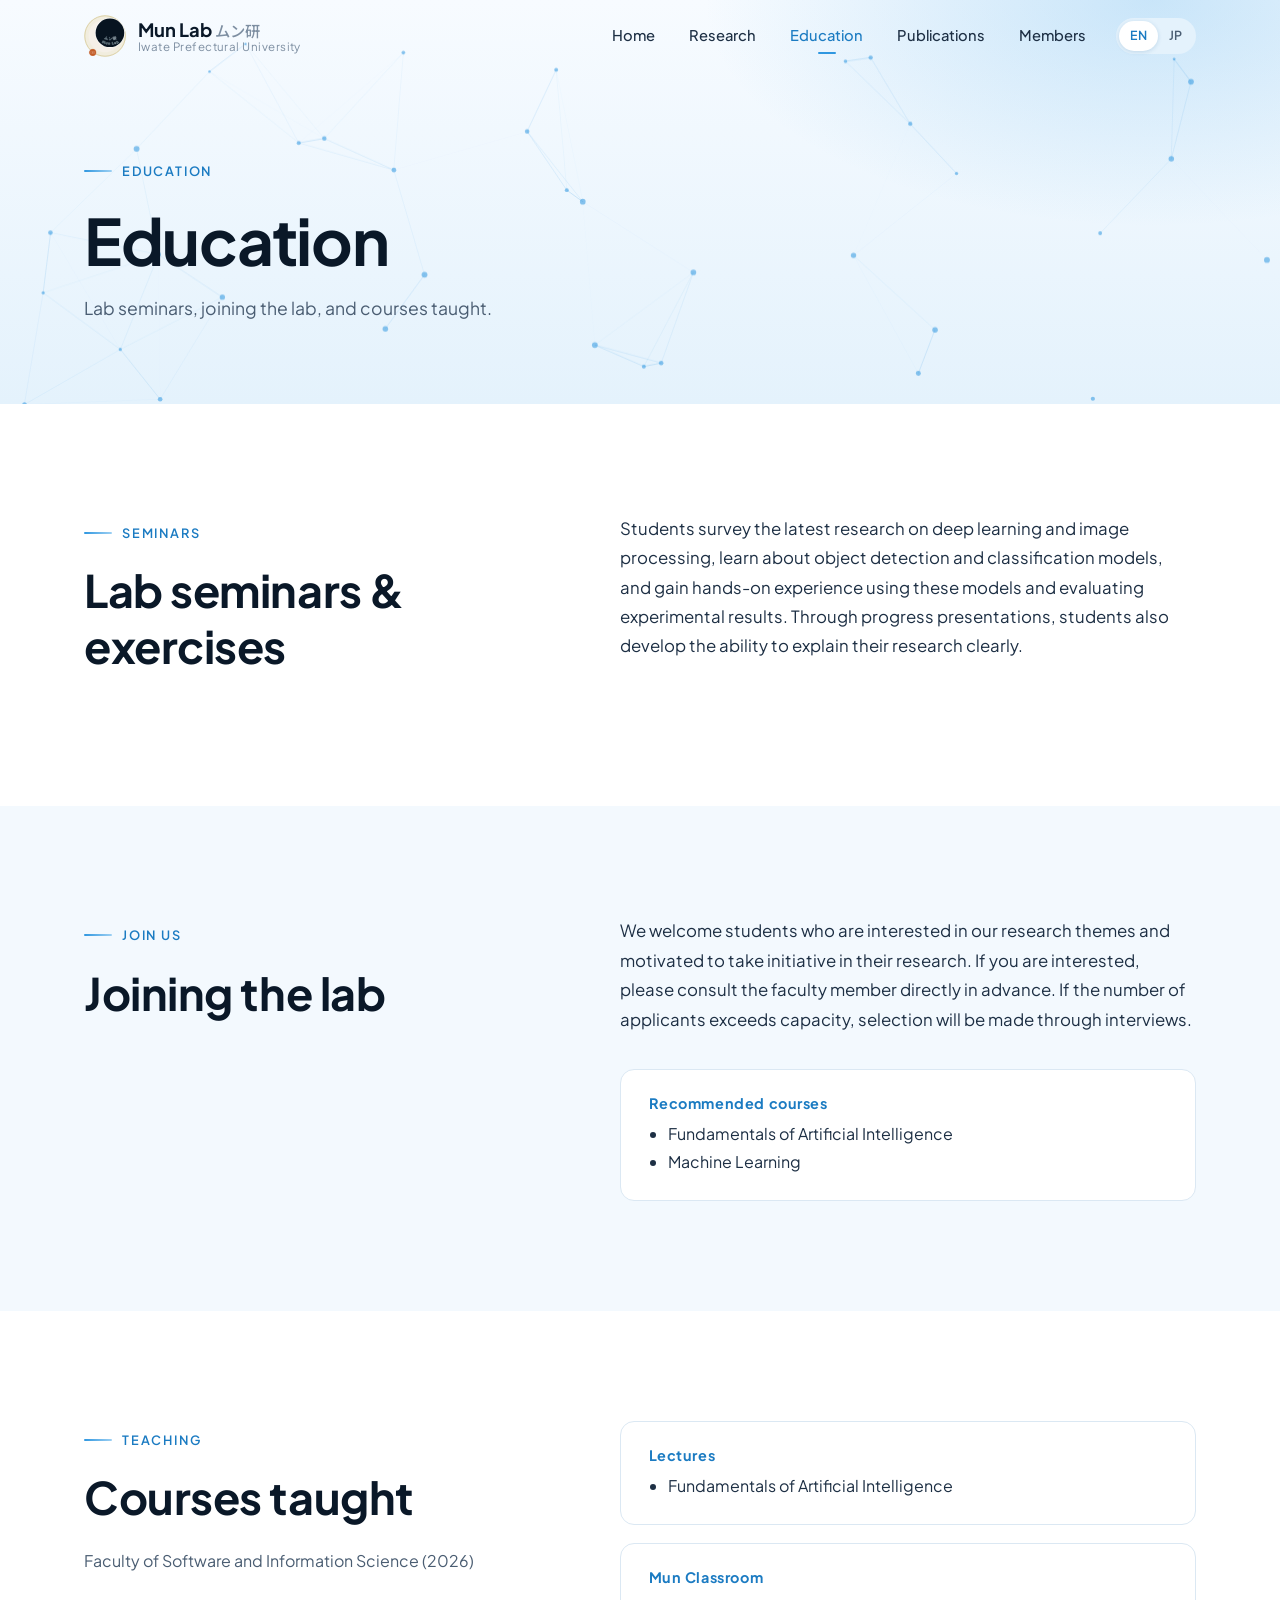
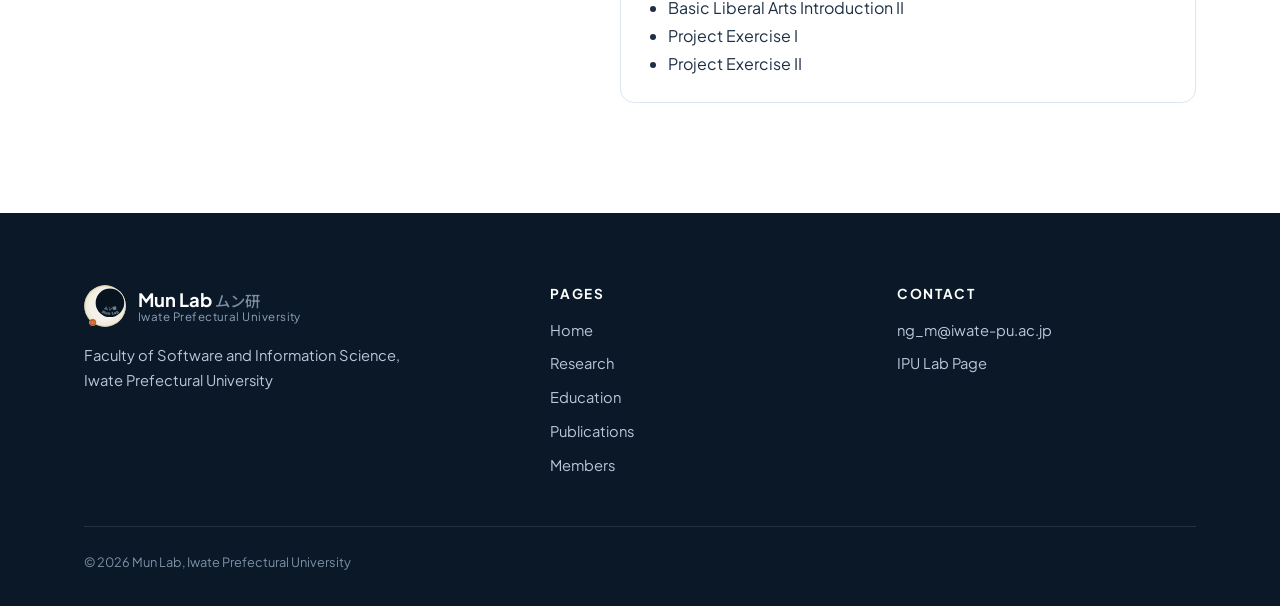
==== education.html @ 92957011 "v1.1: Redesign home and research pages - Home: News & Topics, About, research topic cards, education" ====
<!doctype html>
<html lang="en" data-lang="en">
<head>
  <meta charset="utf-8">
  <meta name="viewport" content="width=device-width, initial-scale=1">
  <title>Education | Mun Lab</title>
  <meta name="description" content="Education at Mun Lab, Iwate Prefectural University: lab seminars, joining the lab, and courses taught.">
  <link rel="icon" href="assets/logo.svg" type="image/svg+xml">
  <link rel="preconnect" href="https://fonts.googleapis.com">
  <link rel="preconnect" href="https://fonts.gstatic.com" crossorigin>
  <link href="https://fonts.googleapis.com/css2?family=Plus+Jakarta+Sans:wght@400;500;600;700;800&family=Noto+Sans+JP:wght@400;500;700&display=swap" rel="stylesheet">
  <link rel="stylesheet" href="css/style.css">
  <script>(function(){var l;try{l=localStorage.getItem("lang")}catch(e){}if(!l)l=(navigator.language||"").slice(0,2)==="ja"?"ja":"en";document.documentElement.setAttribute("data-lang",l);document.documentElement.lang=l})()</script>
</head>
<body data-page="education"
      data-title-en="Education | Mun Lab"
      data-title-ja="教育 | ムン研究室">

  <div id="site-header"></div>

  <main>
    <section class="page-hero">
      <canvas class="net-canvas" aria-hidden="true"></canvas>
      <div class="container">
        <div class="eyebrow reveal">Education</div>
        <h1 class="words" data-l="en">Education</h1>
        <h1 class="words" data-l="ja">教育</h1>
        <p class="reveal" style="--d:.3s" data-l="en">Lab seminars, joining the lab, and courses taught.</p>
        <p class="reveal" style="--d:.3s" data-l="ja">ゼミ・演習、研究室配属、担当授業について</p>
      </div>
    </section>

    <!-- ===== Seminars ===== -->
    <section class="section">
      <div class="container split">
        <div>
          <div class="eyebrow reveal">Seminars</div>
          <h2 class="words" data-l="en">Lab seminars &amp; exercises</h2>
          <h2 class="words" data-l="ja">ゼミ・演習</h2>
        </div>
        <div class="edu-text">
          <p class="reveal" data-l="en">
            Students survey the latest research on deep learning and image processing, learn about object detection and
            classification models, and gain hands-on experience using these models and evaluating experimental results.
            Through progress presentations, students also develop the ability to explain their research clearly.
          </p>
          <p class="reveal" data-l="ja">
            深層学習や画像処理に関する最新の関連研究の調査を行います。また、物体検出・分類モデルについて学び、関連するモデルを実際に使用しながら、実験結果の評価方法を身につけます。さらに、研究の進捗状況を発表し、分かりやすく説明するためのプレゼンテーション能力を養います。
          </p>
        </div>
      </div>
    </section>

    <!-- ===== Joining the lab ===== -->
    <section class="section tint">
      <div class="container split">
        <div>
          <div class="eyebrow reveal">Join us</div>
          <h2 class="words" data-l="en">Joining the lab</h2>
          <h2 class="words" data-l="ja">研究室配属について</h2>
        </div>
        <div class="edu-groups">
          <div class="edu-text">
            <p class="reveal" data-l="en">
            We welcome students who are interested in our research themes and motivated to take initiative in their
            research. If you are interested, please consult the faculty member directly in advance. If the number of
            applicants exceeds capacity, selection will be made through interviews.
          </p>
            <p class="reveal" data-l="ja">
            研究テーマに興味を持ち、主体的に研究に取り組む意欲のある学生を歓迎します。研究内容に関心がある場合は、事前に教員へ直接相談することを推奨します。希望者が受入可能人数を超えた場合は、面談による選考を行います。
          </p>
          </div>
          <div class="edu-group reveal">
            <h3 data-l="en">Recommended courses</h3><h3 data-l="ja">履修推奨科目</h3>
            <ul>
              <li><span data-l="en">Fundamentals of Artificial Intelligence</span><span data-l="ja">人工知能基礎</span></li>
              <li><span data-l="en">Machine Learning</span><span data-l="ja">機械学習</span></li>
            </ul>
          </div>
        </div>
      </div>
    </section>

    <!-- ===== Courses ===== -->
    <section class="section">
      <div class="container split">
        <div>
          <div class="eyebrow reveal">Teaching</div>
          <h2 class="words" data-l="en">Courses taught</h2>
          <h2 class="words" data-l="ja">担当授業</h2>
          <p class="reveal" style="color:var(--ink-2)" data-l="en">Faculty of Software and Information Science (2026)</p>
          <p class="reveal" style="color:var(--ink-2)" data-l="ja">ソフトウェア情報学部（2026年度）</p>
        </div>
        <div class="edu-groups">
          <div class="edu-group reveal">
            <h3 data-l="en">Lectures</h3><h3 data-l="ja">講義</h3>
            <ul>
              <li><span data-l="en">Fundamentals of Artificial Intelligence</span><span data-l="ja">人工知能基礎</span></li>
            </ul>
          </div>
          <div class="edu-group reveal" style="--d:.1s">
            <h3 data-l="en">Mun Classroom</h3><h3 data-l="ja">ムンクラスルーム</h3>
            <ul>
              <li><span data-l="en">Basic Liberal Arts Introduction II</span><span data-l="ja">基礎教養入門Ⅱ</span></li>
              <li><span data-l="en">Project Exercise I</span><span data-l="ja">プロジェクト演習Ⅰ</span></li>
              <li><span data-l="en">Project Exercise II</span><span data-l="ja">プロジェクト演習Ⅱ</span></li>
            </ul>
          </div>
        </div>
      </div>
    </section>
  </main>

  <div id="site-footer"></div>
  <script src="js/main.js"></script>
</body>
</html>
---- css/style.css ----
/* =========================================================
   Mun Lab — shared styles
   ========================================================= */

:root {
  --sky-50:  #f3f9fe;
  --sky-100: #e4f2fc;
  --sky-200: #c6e3f8;
  --sky-300: #9dd0f3;
  --sky-400: #5fb3ec;
  --sky-500: #2f97e0;
  --sky-600: #1b7bc2;
  --sky-700: #155f96;

  --navy:    #0a1828;
  --ink:     #1d2f44;
  --ink-2:   #4a5d72;
  --ink-3:   #7d8ea1;
  --line:    #dbe8f3;
  --white:   #ffffff;
  --accent:  #c8602a;   /* from the logo */

  --radius:  18px;
  --shadow:  0 10px 30px -12px rgba(21, 95, 150, 0.25);
  --shadow-lg: 0 24px 60px -20px rgba(21, 95, 150, 0.35);
  --max:     1160px;
  --header-h: 72px;

  --font-sans: "Plus Jakarta Sans", "Noto Sans JP", system-ui, -apple-system, "Hiragino Sans", "Yu Gothic", sans-serif;
  --font-head: "Plus Jakarta Sans", "Noto Sans JP", sans-serif;
}

*,
*::before,
*::after { box-sizing: border-box; }

html { scroll-behavior: smooth; -webkit-text-size-adjust: 100%; }

body {
  margin: 0;
  font-family: var(--font-sans);
  font-size: 16px;
  line-height: 1.75;
  color: var(--ink);
  background: var(--white);
  -webkit-font-smoothing: antialiased;
  overflow-x: hidden;
}

img { max-width: 100%; display: block; }
a { color: var(--sky-600); text-decoration: none; transition: color .2s; }
a:hover { color: var(--sky-700); }

h1, h2, h3, h4 {
  font-family: var(--font-head);
  color: var(--navy);
  line-height: 1.25;
  margin: 0 0 .5em;
  letter-spacing: -0.01em;
}

p { margin: 0 0 1em; }

.container {
  width: 100%;
  max-width: var(--max);
  margin: 0 auto;
  padding: 0 24px;
}

/* ---------- Language switching ---------- */
html[data-lang="en"] [data-l="ja"],
html[data-lang="ja"] [data-l="en"] { display: none !important; }

html[data-lang="ja"] body { line-height: 1.9; }

/* ---------- Header ---------- */
.site-header {
  position: fixed;
  inset: 0 0 auto 0;
  height: var(--header-h);
  z-index: 100;
  transition: background .3s, box-shadow .3s, backdrop-filter .3s;
}
.site-header.scrolled {
  background: rgba(255, 255, 255, 0.82);
  backdrop-filter: saturate(160%) blur(14px);
  -webkit-backdrop-filter: saturate(160%) blur(14px);
  box-shadow: 0 1px 0 var(--line);
}
.header-inner {
  height: 100%;
  display: flex;
  align-items: center;
  justify-content: space-between;
  gap: 24px;
}
.brand {
  display: flex;
  align-items: center;
  gap: 12px;
  color: var(--navy);
}
.brand-logo {
  flex: none;
  width: 42px; height: 42px;
}
.brand-logo img { width: 100%; height: 100%; object-fit: contain; }
.brand-text { display: flex; flex-direction: column; line-height: 1.15; }
.brand-name { font-family: var(--font-head); font-weight: 700; font-size: 1.15rem; }
.brand-sub { font-size: .72rem; color: var(--ink-3); letter-spacing: .04em; }

.nav { display: flex; align-items: center; gap: 6px; }
.nav a {
  position: relative;
  padding: 8px 14px;
  font-size: .92rem;
  font-weight: 500;
  color: var(--ink);
  border-radius: 999px;
}
.nav a::after {
  content: "";
  position: absolute;
  left: 50%; bottom: 3px;
  width: 0; height: 2px;
  background: var(--sky-500);
  border-radius: 2px;
  transform: translateX(-50%);
  transition: width .25s ease;
}
.nav a:hover::after,
.nav a.active::after { width: 18px; }
.nav a.active { color: var(--sky-600); }

.lang-switch {
  display: inline-flex;
  margin-left: 10px;
  padding: 3px;
  background: var(--sky-100);
  border-radius: 999px;
}
.lang-switch button {
  border: 0;
  background: transparent;
  font: inherit;
  font-size: .78rem;
  font-weight: 600;
  color: var(--ink-2);
  padding: 4px 11px;
  border-radius: 999px;
  cursor: pointer;
  transition: background .2s, color .2s;
}
.lang-switch button.active { background: var(--white); color: var(--sky-600); box-shadow: 0 1px 4px rgba(21,95,150,.18); }

.menu-toggle {
  display: none;
  width: 42px; height: 42px;
  border: 0; background: transparent;
  cursor: pointer;
  position: relative;
}
.menu-toggle span {
  position: absolute; left: 10px; right: 10px; height: 2px;
  background: var(--navy); border-radius: 2px;
  transition: transform .3s, opacity .3s;
}
.menu-toggle span:nth-child(1) { top: 14px; }
.menu-toggle span:nth-child(2) { top: 20px; }
.menu-toggle span:nth-child(3) { top: 26px; }
.menu-open .menu-toggle span:nth-child(1) { transform: translateY(6px) rotate(45deg); }
.menu-open .menu-toggle span:nth-child(2) { opacity: 0; }
.menu-open .menu-toggle span:nth-child(3) { transform: translateY(-6px) rotate(-45deg); }

/* ---------- Hero (home) ---------- */
.hero {
  position: relative;
  min-height: 100vh;
  min-height: 100svh;
  display: flex;
  align-items: center;
  overflow: hidden;
  background:
    radial-gradient(60% 60% at 85% 20%, rgba(95, 179, 236, .28), transparent 70%),
    radial-gradient(50% 50% at 10% 90%, rgba(157, 208, 243, .35), transparent 70%),
    linear-gradient(180deg, #f7fbff 0%, var(--sky-100) 100%);
}
.net-canvas {
  position: absolute;
  inset: 0;
  width: 100%;
  height: 100%;
  pointer-events: none;
}
.hero-content {
  position: relative;
  z-index: 2;
  padding-top: var(--header-h);
  padding-bottom: 80px; /* leave room for the scroll hint */
  display: grid;
  grid-template-columns: 1.25fr .75fr;
  align-items: center;
  gap: 48px;
}
.eyebrow {
  display: inline-flex;
  align-items: center;
  gap: 10px;
  font-size: .8rem;
  font-weight: 600;
  letter-spacing: .14em;
  text-transform: uppercase;
  color: var(--sky-600);
  margin-bottom: 18px;
}
.eyebrow::before {
  content: "";
  width: 28px; height: 2px;
  background: linear-gradient(90deg, var(--sky-500), var(--sky-300));
  border-radius: 2px;
}
.hero h1 {
  font-size: clamp(3rem, 8vw, 6rem);
  font-weight: 700;
  letter-spacing: -0.03em;
  margin-bottom: .15em;
}
.hero h1 .grad {
  background: linear-gradient(100deg, var(--sky-600), var(--sky-400) 60%, var(--sky-300));
  -webkit-background-clip: text;
  background-clip: text;
  color: transparent;
}
.hero-sub {
  font-size: clamp(1rem, 1.6vw, 1.2rem);
  color: var(--ink-2);
  margin-bottom: 8px;
}
.hero-lead {
  font-size: clamp(1.15rem, 2.2vw, 1.55rem);
  font-family: var(--font-head);
  font-weight: 500;
  color: var(--navy);
  max-width: 36em;
  margin: 26px 0 36px;
  line-height: 1.55;
}
.hero-actions { display: flex; flex-wrap: wrap; gap: 14px; }

.hero-logo {
  position: relative;
  justify-self: center;
  width: min(360px, 80%);
  aspect-ratio: 1;
}
.hero-logo::before {
  content: "";
  position: absolute;
  inset: -12%;
  border-radius: 50%;
  background: radial-gradient(circle, rgba(95,179,236,.35), transparent 65%);
  animation: pulse 6s ease-in-out infinite;
}
.logo-badge {
  position: relative;
  display: block;
  width: 100%;
  height: 100%;
  animation: float 7s ease-in-out infinite;
}
.logo-badge img {
  width: 100%;
  height: 100%;
  object-fit: contain;
  filter: drop-shadow(0 24px 36px rgba(21, 95, 150, .28));
}
.orbit {
  position: absolute;
  inset: -8%;
  border: 1px dashed rgba(47, 151, 224, .35);
  border-radius: 50%;
  animation: spin 40s linear infinite;
}
.orbit::after {
  content: "";
  position: absolute;
  top: 50%; left: -5px;
  width: 10px; height: 10px;
  background: var(--sky-500);
  border-radius: 50%;
  box-shadow: 0 0 12px var(--sky-400);
}
.orbit.o2 { inset: -18%; animation-duration: 60s; animation-direction: reverse; border-color: rgba(47,151,224,.18); }
.orbit.o2::after { background: var(--accent); box-shadow: 0 0 12px rgba(200,96,42,.6); top: 20%; left: 12%; }

@keyframes float { 0%,100% { transform: translateY(0); } 50% { transform: translateY(-14px); } }
@keyframes pulse { 0%,100% { opacity: .7; transform: scale(1); } 50% { opacity: 1; transform: scale(1.06); } }
@keyframes spin { to { transform: rotate(360deg); } }

.scroll-hint {
  position: absolute;
  left: 50%; bottom: 28px;
  transform: translateX(-50%);
  z-index: 2;
  display: flex; flex-direction: column; align-items: center; gap: 8px;
  font-size: .7rem; letter-spacing: .2em; text-transform: uppercase; color: var(--ink-3);
}
.scroll-hint::after {
  content: "";
  width: 1px; height: 44px;
  background: linear-gradient(var(--sky-500), transparent);
  animation: drip 2s ease-in-out infinite;
  transform-origin: top;
}
@media (max-height: 640px) { .scroll-hint { display: none; } }
@keyframes drip { 0% { transform: scaleY(0); } 50% { transform: scaleY(1); } 100% { transform: scaleY(1); opacity: 0; } }

/* ---------- Buttons ---------- */
.btn {
  display: inline-flex;
  align-items: center;
  gap: 10px;
  padding: 13px 26px;
  border-radius: 999px;
  font-weight: 600;
  font-size: .95rem;
  transition: transform .2s, box-shadow .2s, background .2s, color .2s;
}
.btn-primary {
  background: linear-gradient(120deg, var(--sky-600), var(--sky-400));
  color: var(--white);
  box-shadow: 0 10px 24px -8px rgba(27, 123, 194, .6);
}
.btn-primary:hover { color: var(--white); transform: translateY(-2px); box-shadow: 0 16px 30px -10px rgba(27, 123, 194, .7); }
.btn-ghost {
  background: rgba(255,255,255,.7);
  color: var(--sky-700);
  border: 1px solid var(--sky-200);
}
.btn-ghost:hover { background: var(--white); transform: translateY(-2px); }
.btn svg { width: 16px; height: 16px; transition: transform .2s; }
.btn:hover svg { transform: translateX(3px); }

/* ---------- Page header (sub pages) ---------- */
.page-hero {
  position: relative;
  overflow: hidden;
  padding: calc(var(--header-h) + 80px) 0 80px;
  background:
    radial-gradient(50% 80% at 90% 0%, rgba(95, 179, 236, .3), transparent 70%),
    linear-gradient(180deg, #f7fbff, var(--sky-100));
}
.page-hero .container { position: relative; z-index: 2; }
.page-hero h1 { font-size: clamp(2.4rem, 6vw, 4rem); letter-spacing: -0.02em; margin-bottom: .2em; }
.page-hero p { color: var(--ink-2); font-size: 1.1rem; max-width: 40em; margin: 0; }

/* ---------- Sections ---------- */
.section { padding: 110px 0; position: relative; }
.section.tint { background: var(--sky-50); }
.section-head { margin-bottom: 56px; max-width: 720px; }
.section-head h2 { font-size: clamp(1.9rem, 4vw, 2.8rem); }
.section-head p { color: var(--ink-2); font-size: 1.05rem; }
.section-head.center { margin-left: auto; margin-right: auto; text-align: center; }
.section-head.center .eyebrow { justify-content: center; }

.split {
  display: grid;
  grid-template-columns: .9fr 1.1fr;
  gap: 64px;
  align-items: start;
}
.split > div > h2 { font-size: clamp(1.9rem, 4vw, 2.8rem); }
.lead-text { font-size: 1.12rem; color: var(--ink); }

.chips { display: flex; flex-wrap: wrap; gap: 10px; margin-top: 24px; }
.chip {
  padding: 7px 16px;
  border-radius: 999px;
  background: var(--white);
  border: 1px solid var(--sky-200);
  color: var(--sky-700);
  font-size: .88rem;
  font-weight: 500;
}

/* ---------- Cards ---------- */
.cards {
  display: grid;
  grid-template-columns: repeat(auto-fill, minmax(250px, 1fr));
  gap: 24px;
}
.card {
  position: relative;
  padding: 32px 28px;
  background: var(--white);
  border: 1px solid var(--line);
  border-radius: var(--radius);
  transition: transform .35s cubic-bezier(.2,.7,.2,1), box-shadow .35s, border-color .35s;
  overflow: hidden;
}
.card::before {
  content: "";
  position: absolute;
  inset: 0 0 auto 0;
  height: 3px;
  background: linear-gradient(90deg, var(--sky-500), var(--sky-300));
  transform: scaleX(0);
  transform-origin: left;
  transition: transform .4s ease;
}
.card:hover { transform: translateY(-6px); box-shadow: var(--shadow-lg); border-color: var(--sky-200); }
.card:hover::before { transform: scaleX(1); }
.card h3 { font-size: 1.15rem; margin-bottom: .6em; }
.card p { color: var(--ink-2); font-size: .95rem; margin: 0; }
.card-icon {
  width: 52px; height: 52px;
  display: grid; place-items: center;
  border-radius: 14px;
  background: linear-gradient(135deg, var(--sky-100), var(--sky-200));
  color: var(--sky-600);
  margin-bottom: 22px;
}
.card-icon svg { width: 26px; height: 26px; }
.card-num {
  position: absolute;
  top: 22px; right: 26px;
  font-family: var(--font-head);
  font-size: .85rem;
  font-weight: 600;
  color: var(--sky-300);
}

/* ---------- News ---------- */
.news-list { list-style: none; margin: 0; padding: 0; border-top: 1px solid var(--line); }
.news-item {
  display: grid;
  grid-template-columns: 130px 110px 1fr;
  gap: 20px;
  align-items: baseline;
  padding: 24px 4px;
  border-bottom: 1px solid var(--line);
}
.news-date { font-family: var(--font-head); font-weight: 600; color: var(--sky-600); }
.tag {
  display: inline-block;
  font-size: .72rem;
  font-weight: 600;
  letter-spacing: .06em;
  padding: 3px 10px;
  border-radius: 6px;
  background: var(--sky-100);
  color: var(--sky-700);
  text-align: center;
  white-space: nowrap;
}
.tag.accent { background: #fbeee6; color: var(--accent); }

/* ---------- Contact band ---------- */
.contact-band {
  position: relative;
  overflow: hidden;
  padding: 72px 56px;
  border-radius: 28px;
  background: linear-gradient(120deg, var(--sky-600), var(--sky-400));
  color: var(--white);
  display: flex;
  align-items: center;
  justify-content: space-between;
  gap: 32px;
  flex-wrap: wrap;
}
.contact-band::after {
  content: "";
  position: absolute;
  right: -80px; top: -80px;
  width: 320px; height: 320px;
  border-radius: 50%;
  border: 50px solid rgba(255,255,255,.12);
}
.contact-band h2 { color: var(--white); font-size: clamp(1.6rem, 3.4vw, 2.3rem); margin-bottom: .3em; }
.contact-band p { margin: 0; opacity: .9; }
.contact-band .btn { background: var(--white); color: var(--sky-700); position: relative; z-index: 1; }
.contact-band .btn:hover { transform: translateY(-2px); box-shadow: 0 14px 30px -10px rgba(0,0,0,.3); }

/* ---------- Home: research topics & education ---------- */
.section-head.with-link {
  max-width: none;
  display: flex; align-items: flex-end; justify-content: space-between; gap: 24px; flex-wrap: wrap;
}
.more-link { display: inline-flex; align-items: center; gap: 6px; font-weight: 600; white-space: nowrap; }
.more-link svg { width: 16px; height: 16px; transition: transform .2s; }
.more-link:hover svg { transform: translateX(3px); }

.topic-cards { display: grid; grid-template-columns: repeat(3, 1fr); gap: 24px; }
.topic-card { display: flex; flex-direction: column; color: inherit; }
.topic-card:hover { color: inherit; }
.topic-card ul {
  list-style: none; margin: 20px 0 0; padding: 18px 0 0;
  border-top: 1px solid var(--line);
  display: grid; gap: 6px;
  font-size: .9rem; color: var(--ink);
}
.topic-card li { position: relative; padding-left: 16px; }
.topic-card li::before {
  content: ""; position: absolute; left: 0; top: .7em;
  width: 6px; height: 6px; border-radius: 50%; background: var(--sky-400);
}

.edu-sub { font-size: 1.05rem; margin: 28px 0 8px; padding-left: 12px; border-left: 3px solid var(--sky-400); }
.edu-sub + p, .edu-sub + p + p { color: var(--ink-2); }
.edu-groups { display: grid; gap: 18px; }
.edu-group {
  padding: 24px 28px;
  background: var(--white);
  border: 1px solid var(--line);
  border-radius: 14px;
}
.edu-group h3 { font-size: .9rem; color: var(--sky-600); letter-spacing: .04em; margin-bottom: 8px; }
.edu-group ul { margin: 0; padding-left: 1.2em; color: var(--ink); }

/* ---------- Research page ---------- */
.topic-index { display: grid; grid-template-columns: repeat(3, 1fr); gap: 16px; margin-top: 56px; }
.topic-index a {
  display: flex; align-items: center; gap: 14px;
  padding: 20px 22px;
  border: 1px solid var(--line);
  border-radius: 14px;
  color: var(--navy);
  font-weight: 600;
  transition: border-color .2s, box-shadow .2s, transform .2s;
}
.topic-index a:hover { border-color: var(--sky-300); box-shadow: var(--shadow); transform: translateY(-2px); color: var(--navy); }
.topic-index-num { font-family: var(--font-head); font-size: 1.4rem; color: var(--sky-400); }

.topic { scroll-margin-top: var(--header-h); }
.topic-grid { display: grid; grid-template-columns: 340px 1fr; gap: 64px; align-items: start; }
.topic-aside { position: sticky; top: calc(var(--header-h) + 32px); }
.topic-label {
  font-family: var(--font-head); font-size: .85rem; font-weight: 600;
  letter-spacing: .14em; text-transform: uppercase; color: var(--sky-600);
  margin-bottom: 10px;
}
.topic-aside h2 { font-size: clamp(1.6rem, 3vw, 2.1rem); }
.topic-summary { color: var(--ink-2); }
.topic-visual {
  margin-top: 24px;
  aspect-ratio: 4 / 3;
  border-radius: var(--radius);
  background: linear-gradient(140deg, var(--white), var(--sky-50));
  border: 1px solid var(--line);
  box-shadow: 0 4px 14px -10px rgba(21, 95, 150, .35);
  display: grid; place-items: center;
}
.topic-visual svg { width: 100%; height: 100%; }
.topic-body > p { color: var(--ink); font-size: 1.02rem; }
.topic-h {
  font-size: 1.05rem;
  margin: 40px 0 16px;
  padding-left: 12px;
  border-left: 3px solid var(--sky-400);
}
.subthemes { list-style: none; margin: 0; padding: 0; display: grid; grid-template-columns: repeat(2, 1fr); gap: 14px; }
.subthemes li {
  padding: 20px 22px;
  background: var(--white);
  border: 1px solid var(--line);
  border-radius: 14px;
}
.subthemes li:only-child { grid-column: 1 / -1; }
.subthemes h4 { font-size: 1rem; margin: 0 0 4px; }
.subthemes p { margin: 0; color: var(--ink-2); font-size: .92rem; line-height: 1.65; }

.check-list { list-style: none; padding: 0; margin: 0; display: grid; gap: 14px; }
.check-list li {
  display: flex; gap: 14px; align-items: flex-start;
  padding: 20px 22px;
  background: var(--white);
  border: 1px solid var(--line);
  border-radius: 14px;
}
.check-list li::before {
  content: "";
  flex: none;
  width: 22px; height: 22px; margin-top: 3px;
  border-radius: 50%;
  background: var(--sky-500) url("data:image/svg+xml,%3Csvg xmlns='http://www.w3.org/2000/svg' viewBox='0 0 24 24' fill='none' stroke='white' stroke-width='3' stroke-linecap='round' stroke-linejoin='round'%3E%3Cpath d='M5 12l5 5 9-10'/%3E%3C/svg%3E") center / 13px no-repeat;
}

/* ---------- Publications ---------- */
.pub-year-title {
  font-size: 1.5rem;
  color: var(--sky-600);
  margin: 0 0 12px;
  padding-bottom: 8px;
  border-bottom: 2px solid var(--sky-100);
}
.pub-list { list-style: none; margin: 0 0 44px; padding: 0; }
.pub-list:last-child { margin-bottom: 0; }
.pub-list li {
  position: relative;
  padding: 12px 0 12px 22px;
  color: var(--ink-2);
  font-size: .95rem;
  line-height: 1.7;
  border-bottom: 1px solid var(--line);
}
.pub-list li:last-child { border-bottom: 0; }
.pub-list li::before {
  content: "";
  position: absolute; left: 4px; top: 22px;
  width: 6px; height: 6px; border-radius: 50%;
  background: var(--sky-400);
}
.pub-list b { color: var(--navy); font-weight: 600; }
.pub-title { color: var(--navy); font-weight: 500; }
.pub-doi { font-size: .85rem; word-break: break-all; }
.pub-type {
  display: inline-block; vertical-align: 1px;
  margin-right: 6px; padding: 1px 8px;
  border-radius: 5px;
  font-size: .7rem; font-weight: 600; letter-spacing: .04em;
  background: #fbeee6; color: var(--accent);
}
.pub-type.conf { background: var(--sky-100); color: var(--sky-700); }

.pub-link {
  display: inline-flex; align-items: center; gap: 6px;
  font-size: .8rem; font-weight: 600;
  padding: 4px 12px;
  border-radius: 6px;
  border: 1px solid var(--sky-200);
}
.pub-link:hover { background: var(--sky-50); }

.simple-list { list-style: none; margin: 0; padding: 0; display: grid; gap: 14px; }
.simple-list li {
  display: grid;
  grid-template-columns: 100px 1fr;
  gap: 20px;
  padding: 20px 24px;
  background: var(--white);
  border: 1px solid var(--line);
  border-radius: 14px;
}
.simple-list .when { font-family: var(--font-head); font-weight: 600; color: var(--sky-600); }
.simple-list .what { color: var(--navy); font-weight: 500; }
.simple-list .where { color: var(--ink-2); font-size: .92rem; }

/* ---------- Members ---------- */
.pi-card {
  display: grid;
  grid-template-columns: 260px 1fr;
  gap: 56px;
  padding: 48px;
  background: var(--white);
  border: 1px solid var(--line);
  border-radius: 28px;
  box-shadow: var(--shadow);
}
.avatar {
  width: 100%;
  aspect-ratio: 1;
  border-radius: 24px;
  background:
    radial-gradient(circle at 30% 25%, rgba(255,255,255,.5), transparent 50%),
    linear-gradient(140deg, var(--sky-300), var(--sky-600));
  display: grid;
  place-items: center;
  color: var(--white);
  font-family: var(--font-head);
  font-size: 4.5rem;
  font-weight: 700;
  letter-spacing: -0.02em;
}
.pi-role { color: var(--sky-600); font-weight: 600; font-size: .9rem; letter-spacing: .04em; margin-bottom: 4px; }
.pi-name { font-size: clamp(1.8rem, 3.5vw, 2.4rem); margin-bottom: 2px; }
.pi-kana { color: var(--ink-3); margin-bottom: 18px; }
.pi-aff { color: var(--ink-2); margin-bottom: 18px; }
.pi-links { display: flex; flex-wrap: wrap; gap: 10px; margin-top: 24px; }
img.avatar { object-fit: cover; height: auto; }
.pi-bio p { color: var(--ink); margin: 0 0 12px; }
.pi-bio p:last-child { margin-bottom: 0; }
.edu-text p { color: var(--ink); font-size: 1.05rem; }

.coming-soon {
  text-align: center;
  padding: 72px 24px;
  border: 2px dashed var(--sky-200);
  border-radius: 28px;
  background: var(--sky-50);
}
.coming-soon .dots { display: inline-flex; gap: 8px; margin-bottom: 18px; }
.coming-soon .dots span {
  width: 10px; height: 10px; border-radius: 50%;
  background: var(--sky-400);
  animation: bounce 1.4s ease-in-out infinite;
}
.coming-soon .dots span:nth-child(2) { animation-delay: .15s; }
.coming-soon .dots span:nth-child(3) { animation-delay: .3s; }
@keyframes bounce { 0%,80%,100% { transform: translateY(0); opacity: .5; } 40% { transform: translateY(-10px); opacity: 1; } }
.coming-soon h3 { font-size: 1.6rem; }
.coming-soon p { color: var(--ink-2); margin: 0; }

/* ---------- Footer ---------- */
.site-footer {
  background: var(--navy);
  color: #b9c8d8;
  padding: 72px 0 32px;
  font-size: .92rem;
}
.footer-grid {
  display: grid;
  grid-template-columns: 1.4fr 1fr 1fr;
  gap: 48px;
  padding-bottom: 48px;
  border-bottom: 1px solid rgba(255,255,255,.1);
}
.site-footer .brand { color: var(--white); margin-bottom: 16px; }
.site-footer .brand-sub { color: #8ea3b8; }
.site-footer h4 { color: var(--white); font-size: .85rem; letter-spacing: .12em; text-transform: uppercase; margin-bottom: 16px; }
.site-footer ul { list-style: none; margin: 0; padding: 0; display: grid; gap: 8px; }
.site-footer a { color: #b9c8d8; }
.site-footer a:hover { color: var(--sky-300); }
.footer-bottom { padding-top: 24px; font-size: .8rem; color: #7d90a4; }

/* ---------- Scroll reveal (float up) ---------- */
.reveal {
  opacity: 0;
  transform: translateY(40px);
  transition: opacity .9s cubic-bezier(.2,.7,.2,1), transform .9s cubic-bezier(.2,.7,.2,1);
  transition-delay: var(--d, 0s);
}
.reveal.in { opacity: 1; transform: none; }

/* Word-by-word float up */
.words .w {
  display: inline-block;
  opacity: 0;
  transform: translateY(.6em);
  filter: blur(6px);
  transition: opacity .7s ease, transform .7s cubic-bezier(.2,.7,.2,1), filter .7s ease;
  transition-delay: calc(var(--i) * 45ms + var(--d, 0s));
}
.words.in .w { opacity: 1; transform: none; filter: none; }

/* ---------- Responsive ---------- */
@media (max-width: 960px) {
  .hero-content { grid-template-columns: 1fr; text-align: left; gap: 24px; }
  .hero-logo { width: 200px; justify-self: start; order: -1; margin-top: 24px; }
  .scroll-hint { display: none; }
  .split, .topic-grid { grid-template-columns: 1fr; gap: 32px; }
  .topic-aside { position: static; }
  .topic-visual { display: none; }
  .topic-cards, .topic-index { grid-template-columns: 1fr; }
  .pi-card { grid-template-columns: 1fr; gap: 32px; padding: 32px; }
  .pi-card .avatar { max-width: 200px; }
  .footer-grid { grid-template-columns: 1fr 1fr; }
  .footer-grid > :first-child { grid-column: 1 / -1; }
}

@media (max-width: 820px) {
  .menu-toggle { display: block; }
  .nav {
    position: fixed;
    top: var(--header-h); left: 0; right: 0;
    flex-direction: column;
    align-items: stretch;
    gap: 0;
    padding: 12px 16px 24px;
    background: rgba(255,255,255,.97);
    backdrop-filter: blur(14px);
    box-shadow: 0 20px 40px -20px rgba(21,95,150,.3);
    transform: translateY(-120%);
    opacity: 0;
    transition: transform .35s ease, opacity .35s ease;
  }
  .menu-open .nav { transform: none; opacity: 1; }
  .menu-open .site-header { background: rgba(255,255,255,.97); }
  .nav a { padding: 14px 12px; border-radius: 10px; }
  .nav a::after { display: none; }
  .nav a.active { background: var(--sky-50); }
  .lang-switch { margin: 12px 0 0; align-self: flex-start; }
}

@media (max-width: 640px) {
  .container { padding: 0 16px; }
  .section { padding: 80px 0; }
  .news-item { grid-template-columns: 1fr; gap: 6px; }
  .news-item .tag { justify-self: start; }
  .simple-list li { grid-template-columns: 1fr; gap: 4px; }
  .subthemes { grid-template-columns: 1fr; }
  .contact-band { padding: 48px 28px; }
  .footer-grid { grid-template-columns: 1fr; }
  .brand-sub { display: none; }
}

@media (prefers-reduced-motion: reduce) {
  *, *::before, *::after { animation: none !important; transition: none !important; }
  .reveal, .words .w { opacity: 1; transform: none; filter: none; }
  html { scroll-behavior: auto; }
}
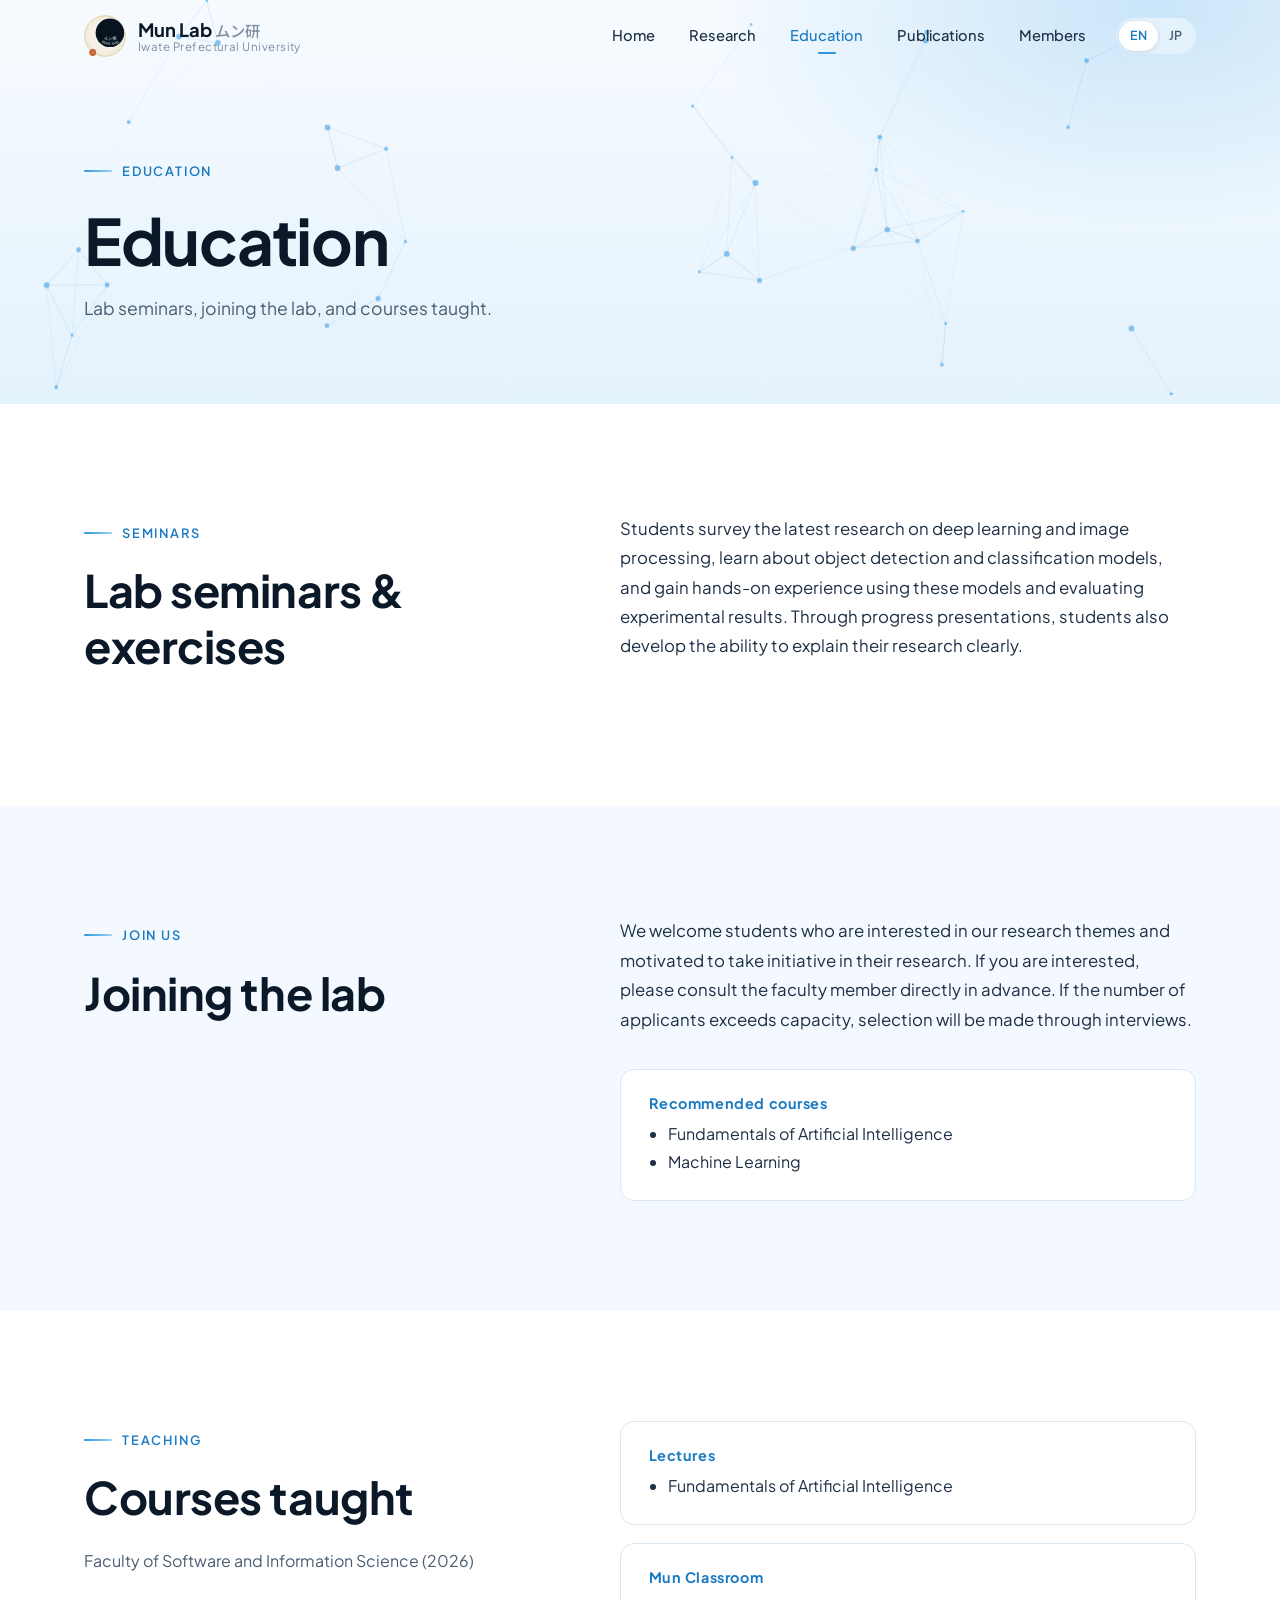
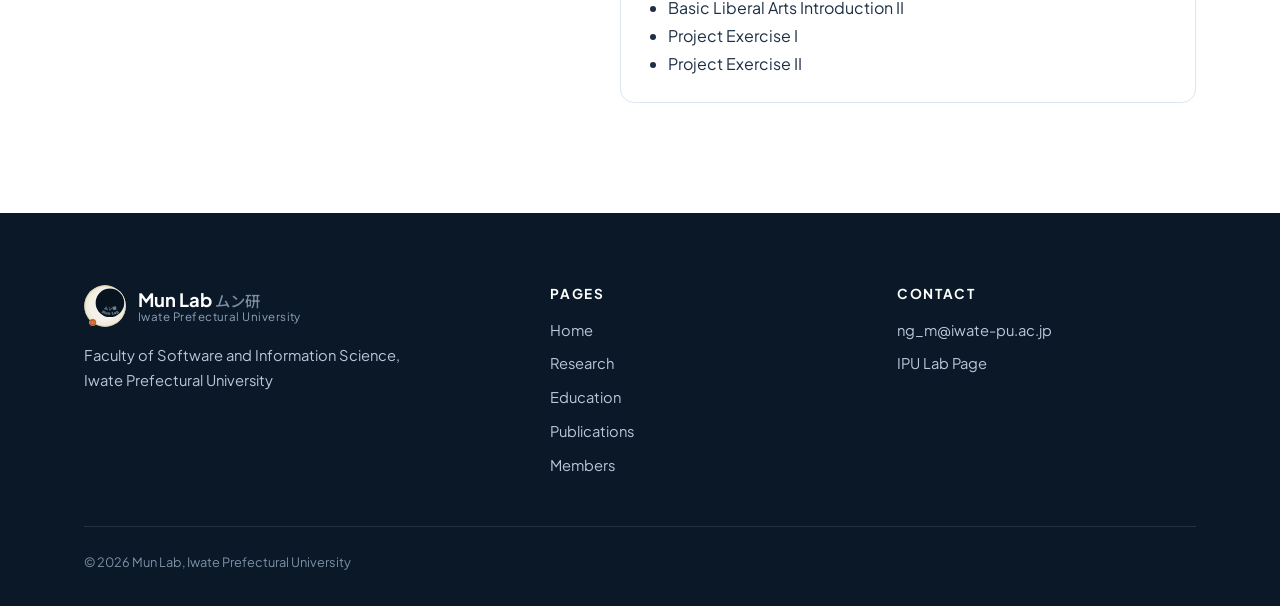
==== commit 76f8d2fb: "v1.2" ====
--- a/education.html
+++ b/education.html
@@ -9,7 +9,7 @@
   <link rel="preconnect" href="https://fonts.googleapis.com">
   <link rel="preconnect" href="https://fonts.gstatic.com" crossorigin>
   <link href="https://fonts.googleapis.com/css2?family=Plus+Jakarta+Sans:wght@400;500;600;700;800&family=Noto+Sans+JP:wght@400;500;700&display=swap" rel="stylesheet">
-  <link rel="stylesheet" href="css/style.css">
+  <link rel="stylesheet" href="css/style.css?v=1.1">
   <script>(function(){var l;try{l=localStorage.getItem("lang")}catch(e){}if(!l)l=(navigator.language||"").slice(0,2)==="ja"?"ja":"en";document.documentElement.setAttribute("data-lang",l);document.documentElement.lang=l})()</script>
 </head>
 <body data-page="education"
@@ -112,6 +112,6 @@
   </main>
 
   <div id="site-footer"></div>
-  <script src="js/main.js"></script>
+  <script src="js/main.js?v=1.1"></script>
 </body>
 </html>
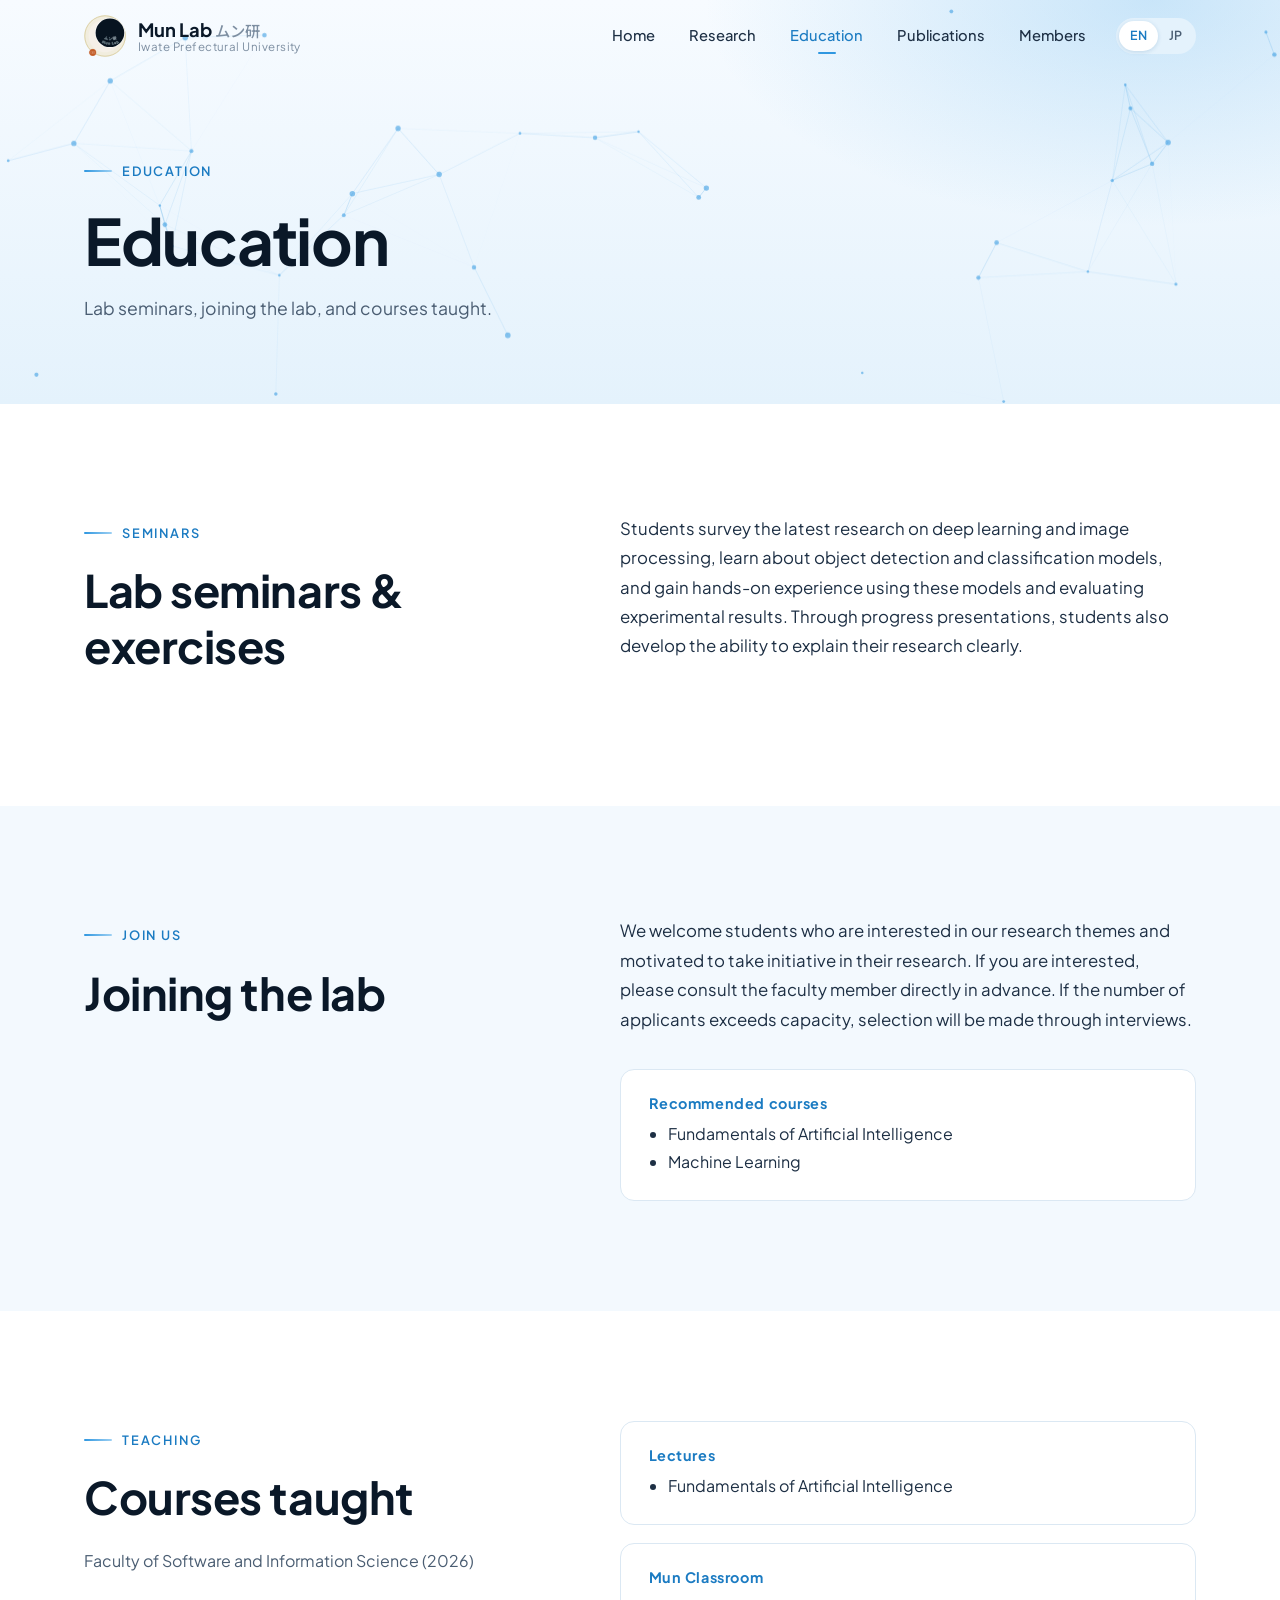
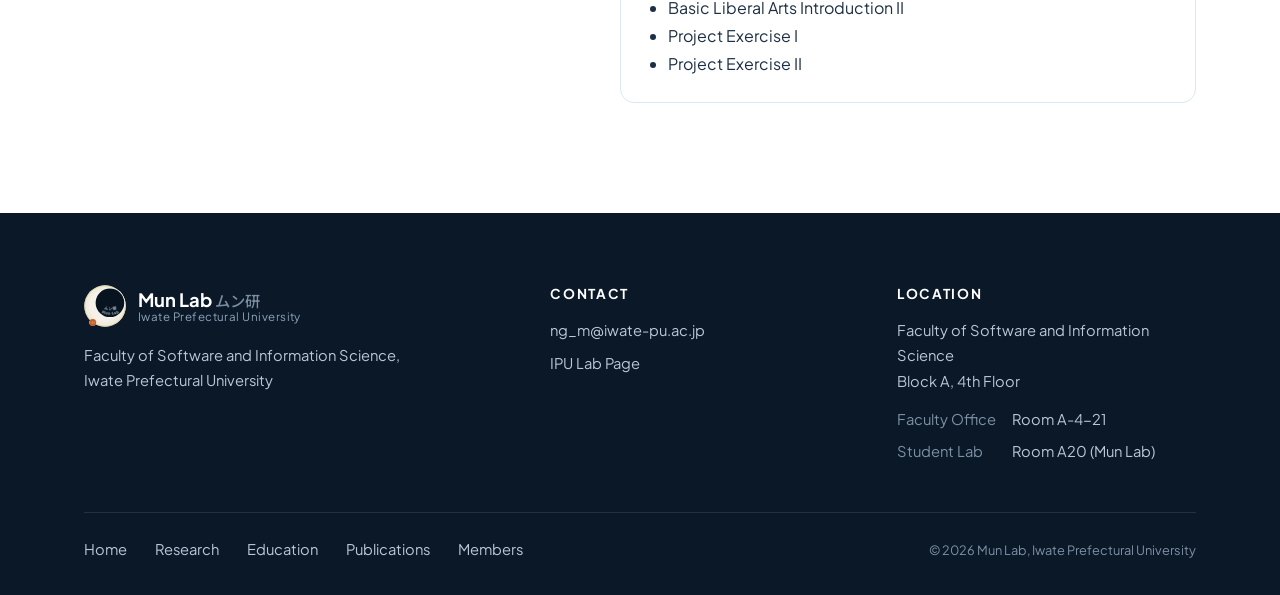
==== commit 0b887357: "v1.3 - Add lab location and thrips system link - Contact section and footer: lab location (Block A, " ====
--- a/education.html
+++ b/education.html
@@ -9,7 +9,7 @@
   <link rel="preconnect" href="https://fonts.googleapis.com">
   <link rel="preconnect" href="https://fonts.gstatic.com" crossorigin>
   <link href="https://fonts.googleapis.com/css2?family=Plus+Jakarta+Sans:wght@400;500;600;700;800&family=Noto+Sans+JP:wght@400;500;700&display=swap" rel="stylesheet">
-  <link rel="stylesheet" href="css/style.css?v=1.1">
+  <link rel="stylesheet" href="css/style.css?v=1.9">
   <script>(function(){var l;try{l=localStorage.getItem("lang")}catch(e){}if(!l)l=(navigator.language||"").slice(0,2)==="ja"?"ja":"en";document.documentElement.setAttribute("data-lang",l);document.documentElement.lang=l})()</script>
 </head>
 <body data-page="education"
@@ -112,6 +112,6 @@
   </main>
 
   <div id="site-footer"></div>
-  <script src="js/main.js?v=1.1"></script>
+  <script src="js/main.js?v=1.9"></script>
 </body>
 </html>
--- a/css/style.css
+++ b/css/style.css
@@ -48,6 +48,8 @@
 }
 
 img { max-width: 100%; display: block; }
+[data-l="ja"] { font-family: "Noto Sans JP", var(--font-sans); }
+[data-l="ja"] .latin { font-family: var(--font-sans); }  /* English names inside Japanese text */
 a { color: var(--sky-600); text-decoration: none; transition: color .2s; }
 a:hover { color: var(--sky-700); }
 
@@ -480,6 +482,11 @@
 }
 .contact-band h2 { color: var(--white); font-size: clamp(1.6rem, 3.4vw, 2.3rem); margin-bottom: .3em; }
 .contact-band p { margin: 0; opacity: .9; }
+.lab-location { margin-top: 20px; font-size: .95rem; }
+.contact-band .lab-addr { font-weight: 600; opacity: 1; margin-bottom: 6px; }
+.lab-rooms { margin: 0; display: grid; grid-template-columns: max-content 1fr; gap: 4px 18px; }
+.lab-rooms dt { opacity: .8; }
+.lab-rooms dd { margin: 0; }
 .contact-band .btn { background: var(--white); color: var(--sky-700); position: relative; z-index: 1; }
 .contact-band .btn:hover { transform: translateY(-2px); box-shadow: 0 14px 30px -10px rgba(0,0,0,.3); }
 
@@ -568,6 +575,14 @@
   border-radius: 14px;
 }
 .subthemes li:only-child { grid-column: 1 / -1; }
+.sub-link {
+  display: inline-flex; align-items: center; gap: 6px;
+  margin-top: 12px; padding: 6px 12px;
+  border: 1px solid var(--sky-200); border-radius: 8px;
+  font-size: .85rem; font-weight: 600;
+}
+.sub-link:hover { background: var(--sky-50); }
+.sub-link svg { width: 14px; height: 14px; }
 .subthemes h4 { font-size: 1rem; margin: 0 0 4px; }
 .subthemes p { margin: 0; color: var(--ink-2); font-size: .92rem; line-height: 1.65; }
 
@@ -719,10 +734,21 @@
 .site-footer .brand { color: var(--white); margin-bottom: 16px; }
 .site-footer .brand-sub { color: #8ea3b8; }
 .site-footer h4 { color: var(--white); font-size: .85rem; letter-spacing: .12em; text-transform: uppercase; margin-bottom: 16px; }
+html[data-lang="ja"] .site-footer h4 { letter-spacing: .04em; font-size: .9rem; }
 .site-footer ul { list-style: none; margin: 0; padding: 0; display: grid; gap: 8px; }
 .site-footer a { color: #b9c8d8; }
 .site-footer a:hover { color: var(--sky-300); }
-.footer-bottom { padding-top: 24px; font-size: .8rem; color: #7d90a4; }
+.site-footer .f-addr { margin: 0 0 12px; }
+.f-rooms { margin: 0; display: grid; grid-template-columns: max-content 1fr; gap: 6px 16px; }
+.f-rooms dt { color: #7d90a4; }
+.f-rooms dd { margin: 0; }
+.footer-bottom {
+  display: flex; align-items: center; justify-content: space-between; flex-wrap: wrap;
+  gap: 16px 32px;
+  padding-top: 24px;
+}
+.footer-nav { display: flex; flex-wrap: wrap; gap: 8px 28px; }
+.copyright { font-size: .8rem; color: #7d90a4; }
 
 /* ---------- Scroll reveal (float up) ---------- */
 .reveal {
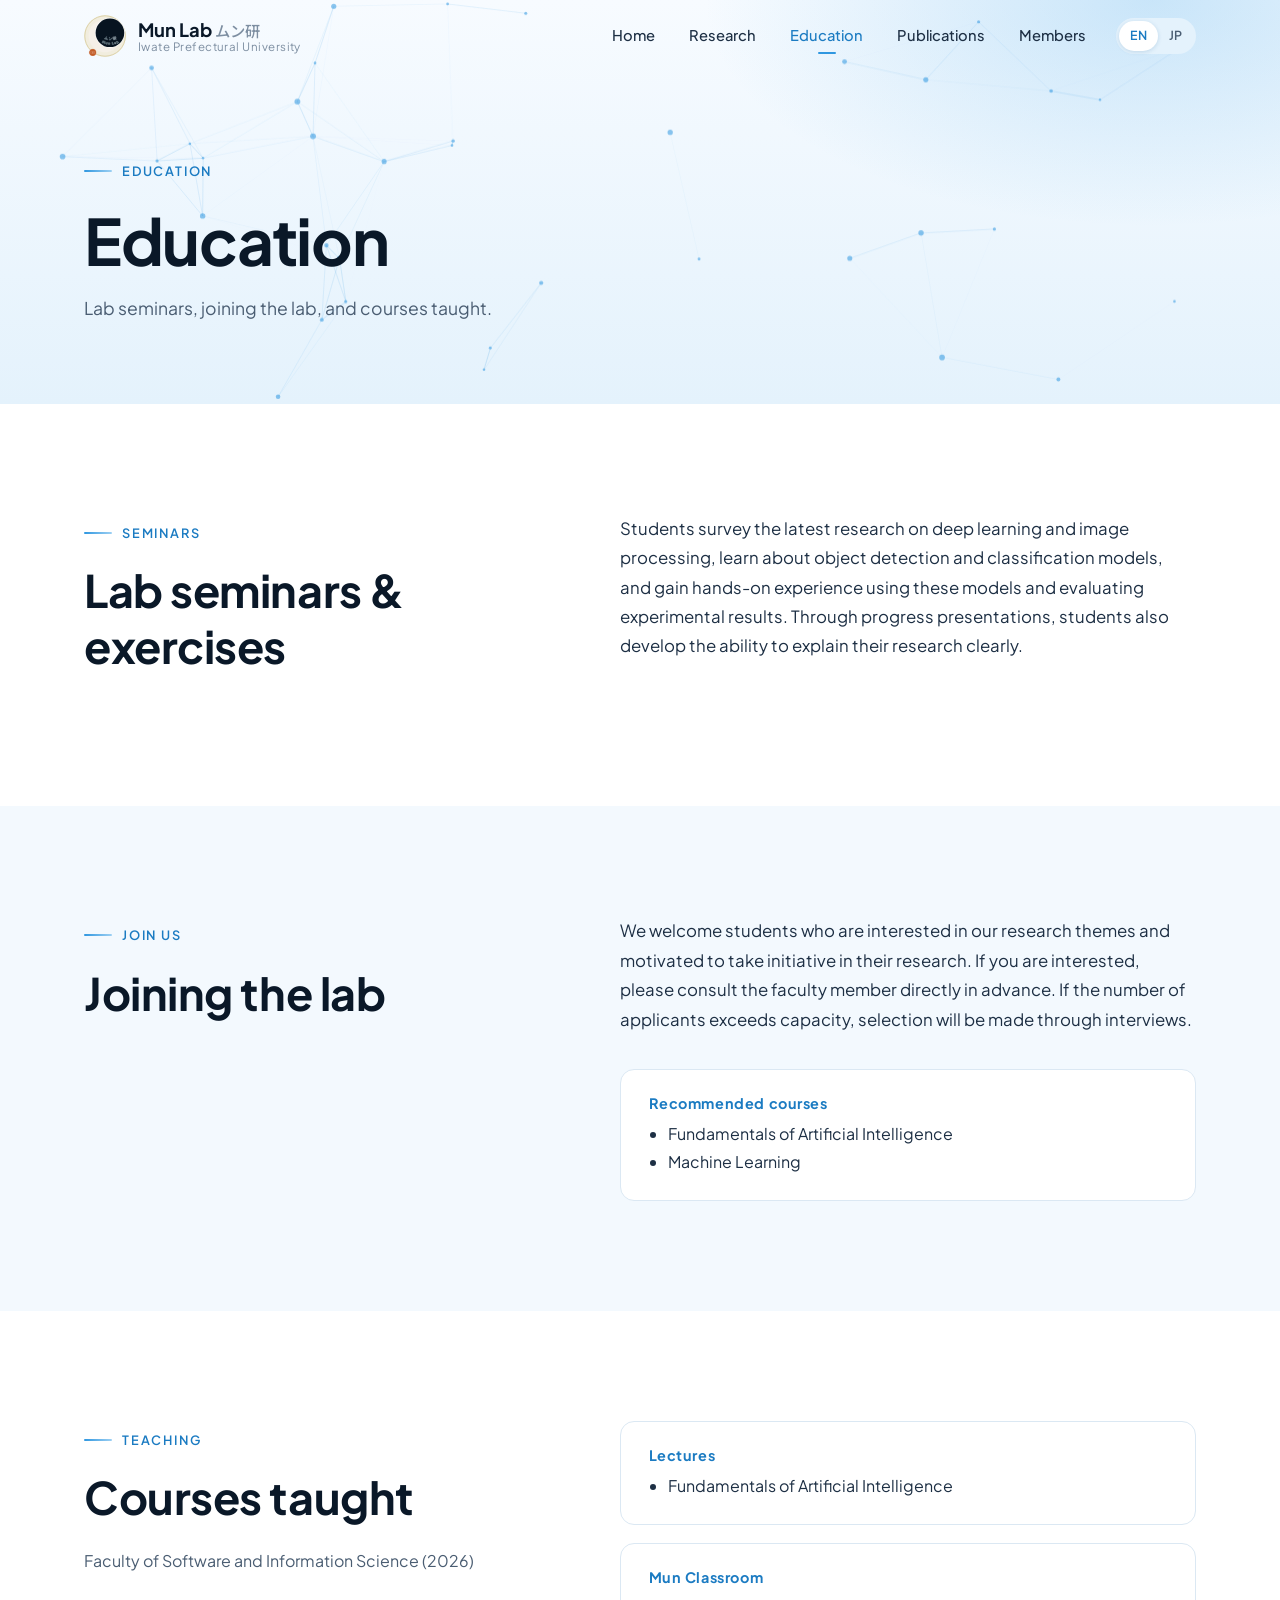
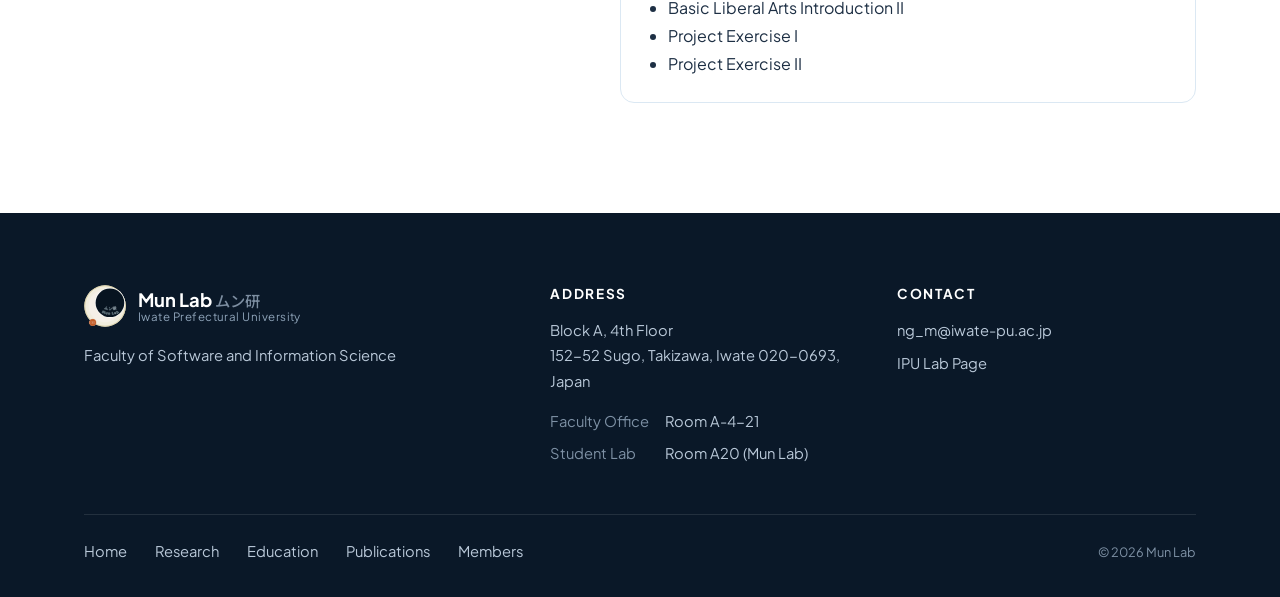
==== commit c19fdb3a: "v1.4 - Simplify footer and add university address - Footer shows each item once: logo + faculty, Add" ====
--- a/education.html
+++ b/education.html
@@ -9,7 +9,7 @@
   <link rel="preconnect" href="https://fonts.googleapis.com">
   <link rel="preconnect" href="https://fonts.gstatic.com" crossorigin>
   <link href="https://fonts.googleapis.com/css2?family=Plus+Jakarta+Sans:wght@400;500;600;700;800&family=Noto+Sans+JP:wght@400;500;700&display=swap" rel="stylesheet">
-  <link rel="stylesheet" href="css/style.css?v=1.9">
+  <link rel="stylesheet" href="css/style.css?v=2.2">
   <script>(function(){var l;try{l=localStorage.getItem("lang")}catch(e){}if(!l)l=(navigator.language||"").slice(0,2)==="ja"?"ja":"en";document.documentElement.setAttribute("data-lang",l);document.documentElement.lang=l})()</script>
 </head>
 <body data-page="education"
@@ -112,6 +112,6 @@
   </main>
 
   <div id="site-footer"></div>
-  <script src="js/main.js?v=1.9"></script>
+  <script src="js/main.js?v=2.2"></script>
 </body>
 </html>
--- a/css/style.css
+++ b/css/style.css
@@ -738,7 +738,7 @@
 .site-footer ul { list-style: none; margin: 0; padding: 0; display: grid; gap: 8px; }
 .site-footer a { color: #b9c8d8; }
 .site-footer a:hover { color: var(--sky-300); }
-.site-footer .f-addr { margin: 0 0 12px; }
+.f-postal { font-style: normal; margin-bottom: 14px; }
 .f-rooms { margin: 0; display: grid; grid-template-columns: max-content 1fr; gap: 6px 16px; }
 .f-rooms dt { color: #7d90a4; }
 .f-rooms dd { margin: 0; }
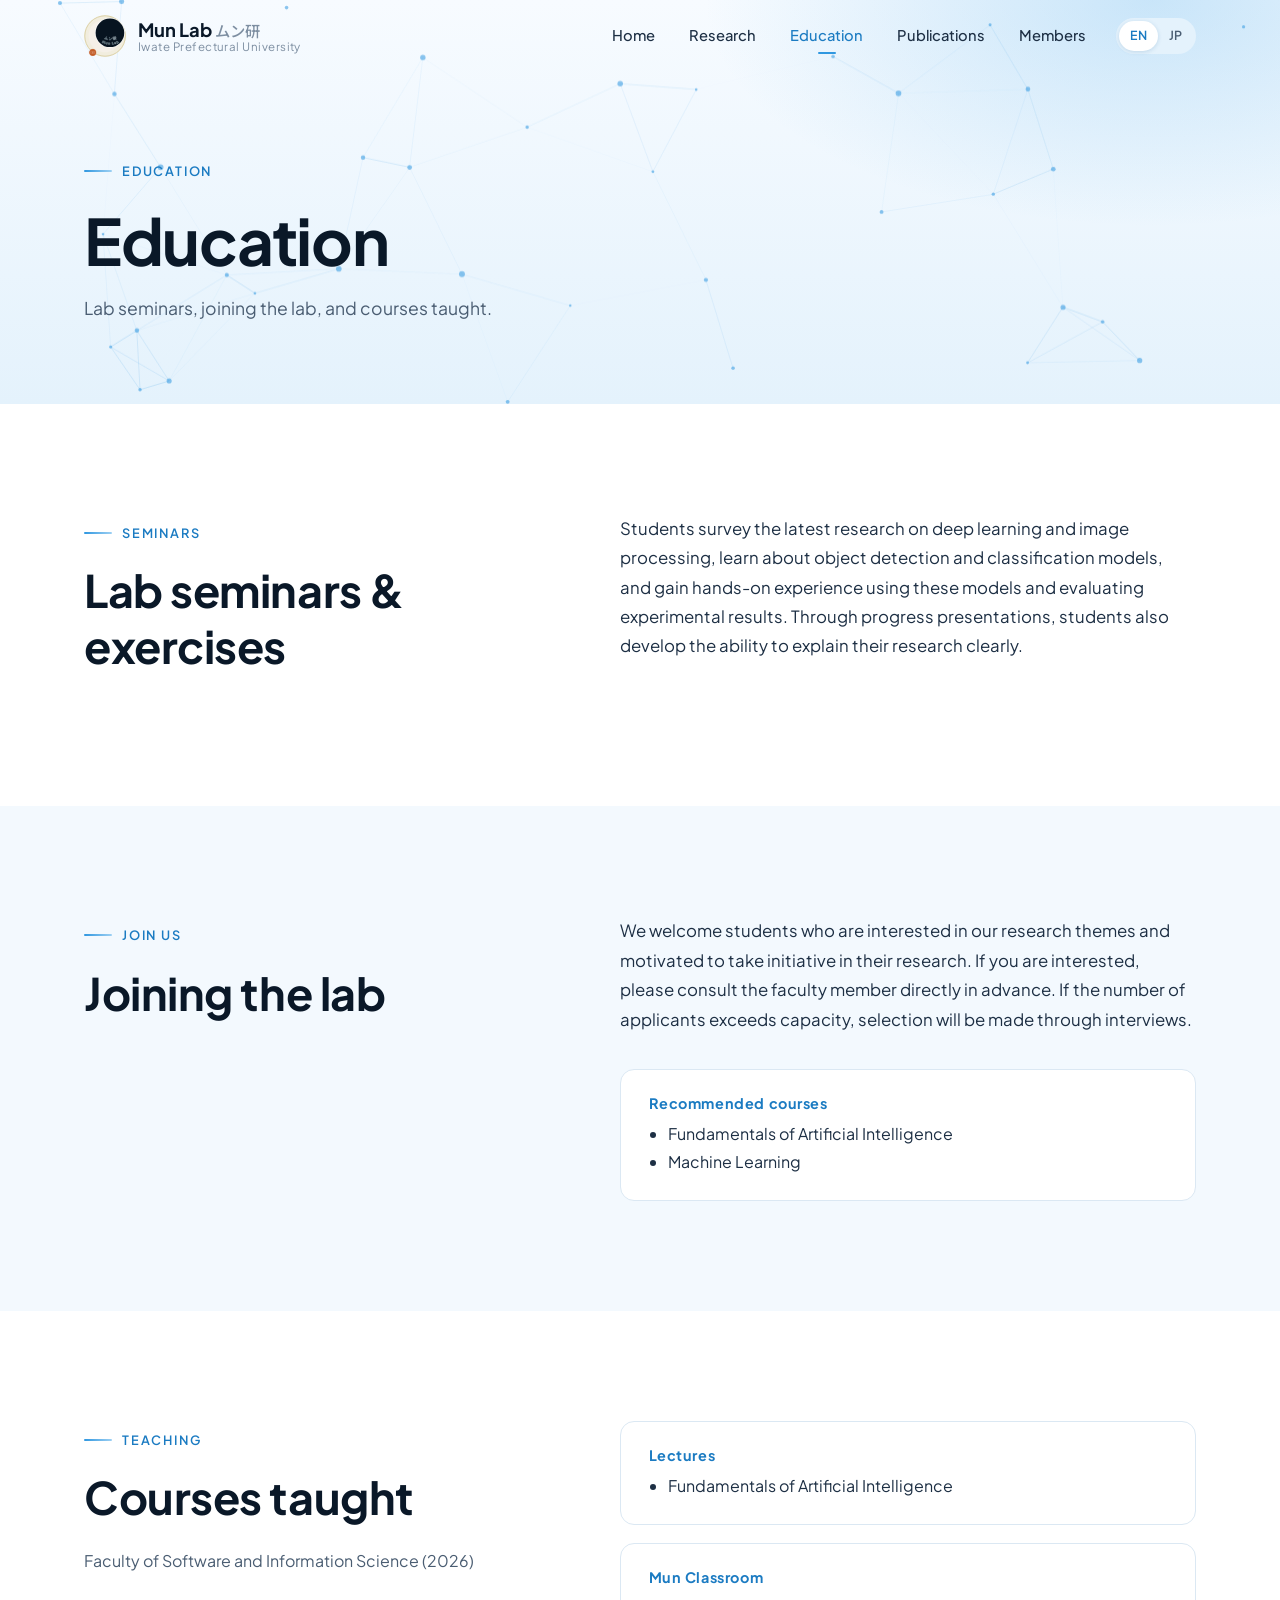
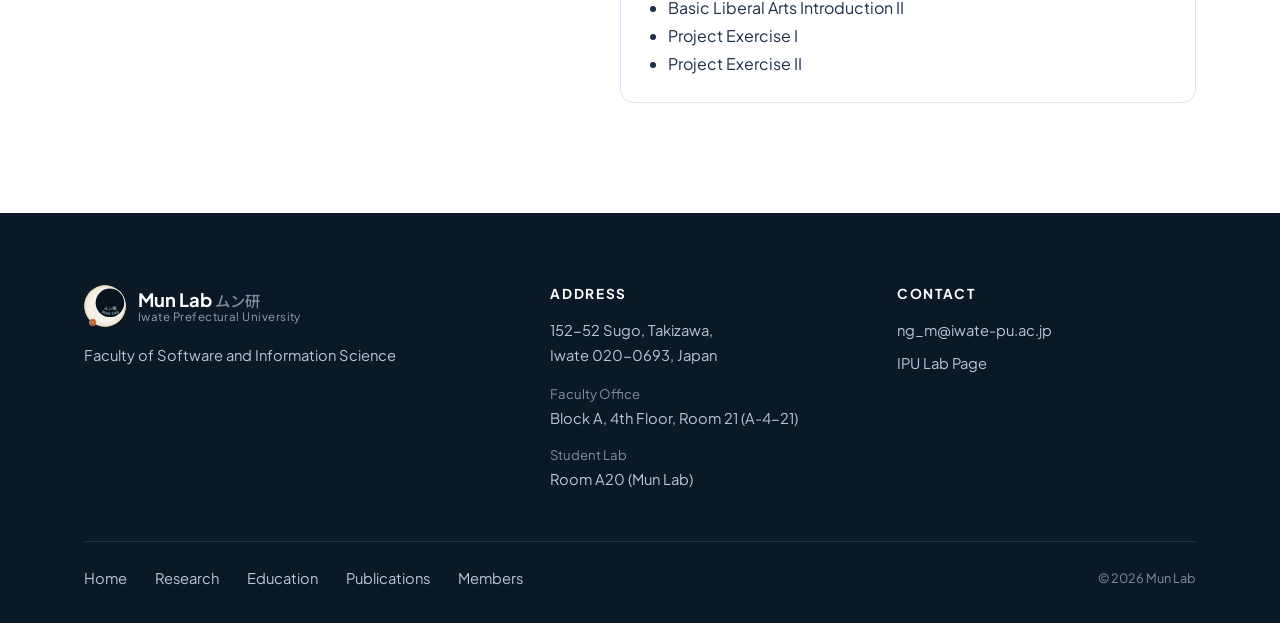
==== commit 83dab4ed: "v1.5 - Tidy address layout in footer and contact section - Footer: postal address, then Faculty Offi" ====
--- a/education.html
+++ b/education.html
@@ -9,7 +9,7 @@
   <link rel="preconnect" href="https://fonts.googleapis.com">
   <link rel="preconnect" href="https://fonts.gstatic.com" crossorigin>
   <link href="https://fonts.googleapis.com/css2?family=Plus+Jakarta+Sans:wght@400;500;600;700;800&family=Noto+Sans+JP:wght@400;500;700&display=swap" rel="stylesheet">
-  <link rel="stylesheet" href="css/style.css?v=2.2">
+  <link rel="stylesheet" href="css/style.css?v=2.5">
   <script>(function(){var l;try{l=localStorage.getItem("lang")}catch(e){}if(!l)l=(navigator.language||"").slice(0,2)==="ja"?"ja":"en";document.documentElement.setAttribute("data-lang",l);document.documentElement.lang=l})()</script>
 </head>
 <body data-page="education"
@@ -112,6 +112,6 @@
   </main>
 
   <div id="site-footer"></div>
-  <script src="js/main.js?v=2.2"></script>
+  <script src="js/main.js?v=2.5"></script>
 </body>
 </html>
--- a/css/style.css
+++ b/css/style.css
@@ -482,10 +482,10 @@
 }
 .contact-band h2 { color: var(--white); font-size: clamp(1.6rem, 3.4vw, 2.3rem); margin-bottom: .3em; }
 .contact-band p { margin: 0; opacity: .9; }
-.lab-location { margin-top: 20px; font-size: .95rem; }
-.contact-band .lab-addr { font-weight: 600; opacity: 1; margin-bottom: 6px; }
-.lab-rooms { margin: 0; display: grid; grid-template-columns: max-content 1fr; gap: 4px 18px; }
-.lab-rooms dt { opacity: .8; }
+.lab-location { margin-top: 22px; padding-top: 18px; border-top: 1px solid rgba(255,255,255,.25); font-size: .95rem; }
+.contact-band .lab-addr { opacity: 1; margin-bottom: 12px; }
+.lab-rooms { margin: 0; display: flex; flex-wrap: wrap; gap: 12px 40px; }
+.lab-rooms dt { font-size: .8rem; opacity: .75; }
 .lab-rooms dd { margin: 0; }
 .contact-band .btn { background: var(--white); color: var(--sky-700); position: relative; z-index: 1; }
 .contact-band .btn:hover { transform: translateY(-2px); box-shadow: 0 14px 30px -10px rgba(0,0,0,.3); }
@@ -739,9 +739,10 @@
 .site-footer a { color: #b9c8d8; }
 .site-footer a:hover { color: var(--sky-300); }
 .f-postal { font-style: normal; margin-bottom: 14px; }
-.f-rooms { margin: 0; display: grid; grid-template-columns: max-content 1fr; gap: 6px 16px; }
-.f-rooms dt { color: #7d90a4; }
-.f-rooms dd { margin: 0; }
+.f-rooms { margin: 0; }
+.f-rooms dt { color: #7d90a4; font-size: .82rem; }
+.f-rooms dd { margin: 0 0 12px; }
+.f-rooms dd:last-child { margin-bottom: 0; }
 .footer-bottom {
   display: flex; align-items: center; justify-content: space-between; flex-wrap: wrap;
   gap: 16px 32px;
